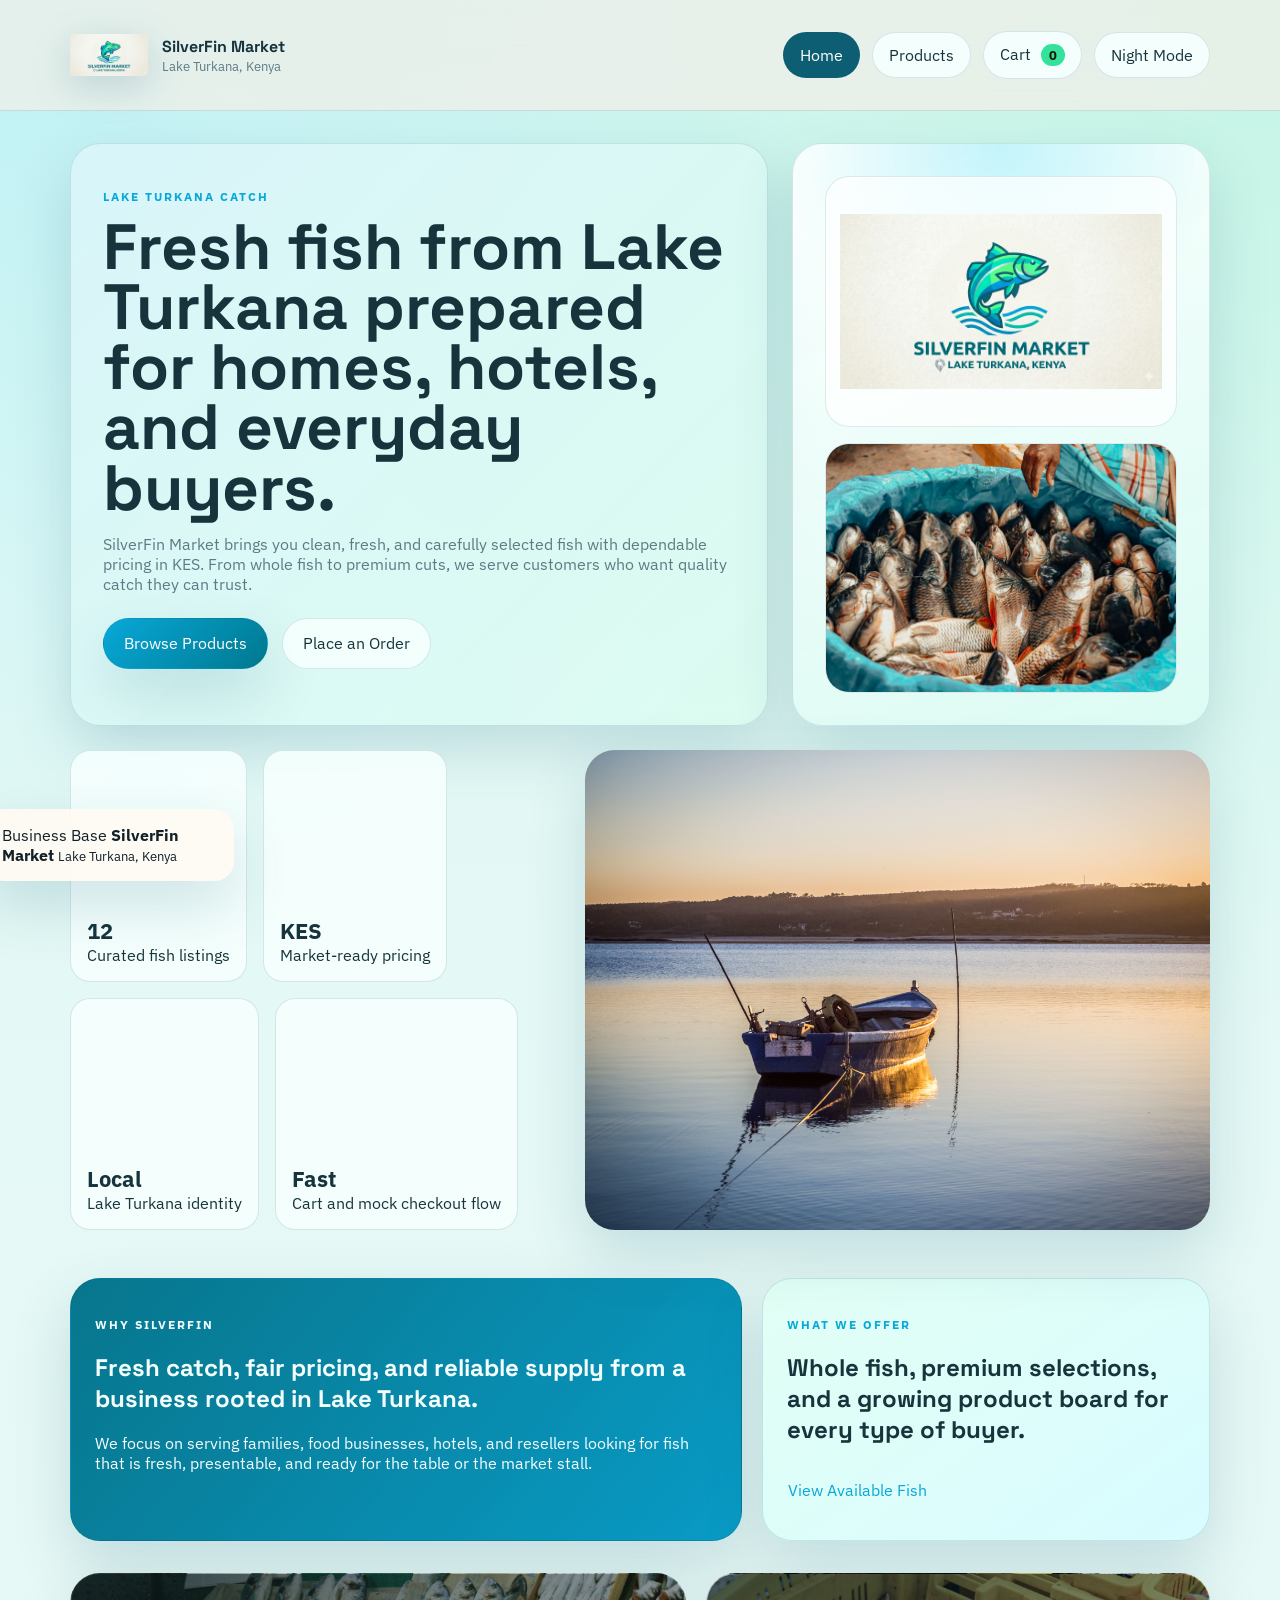
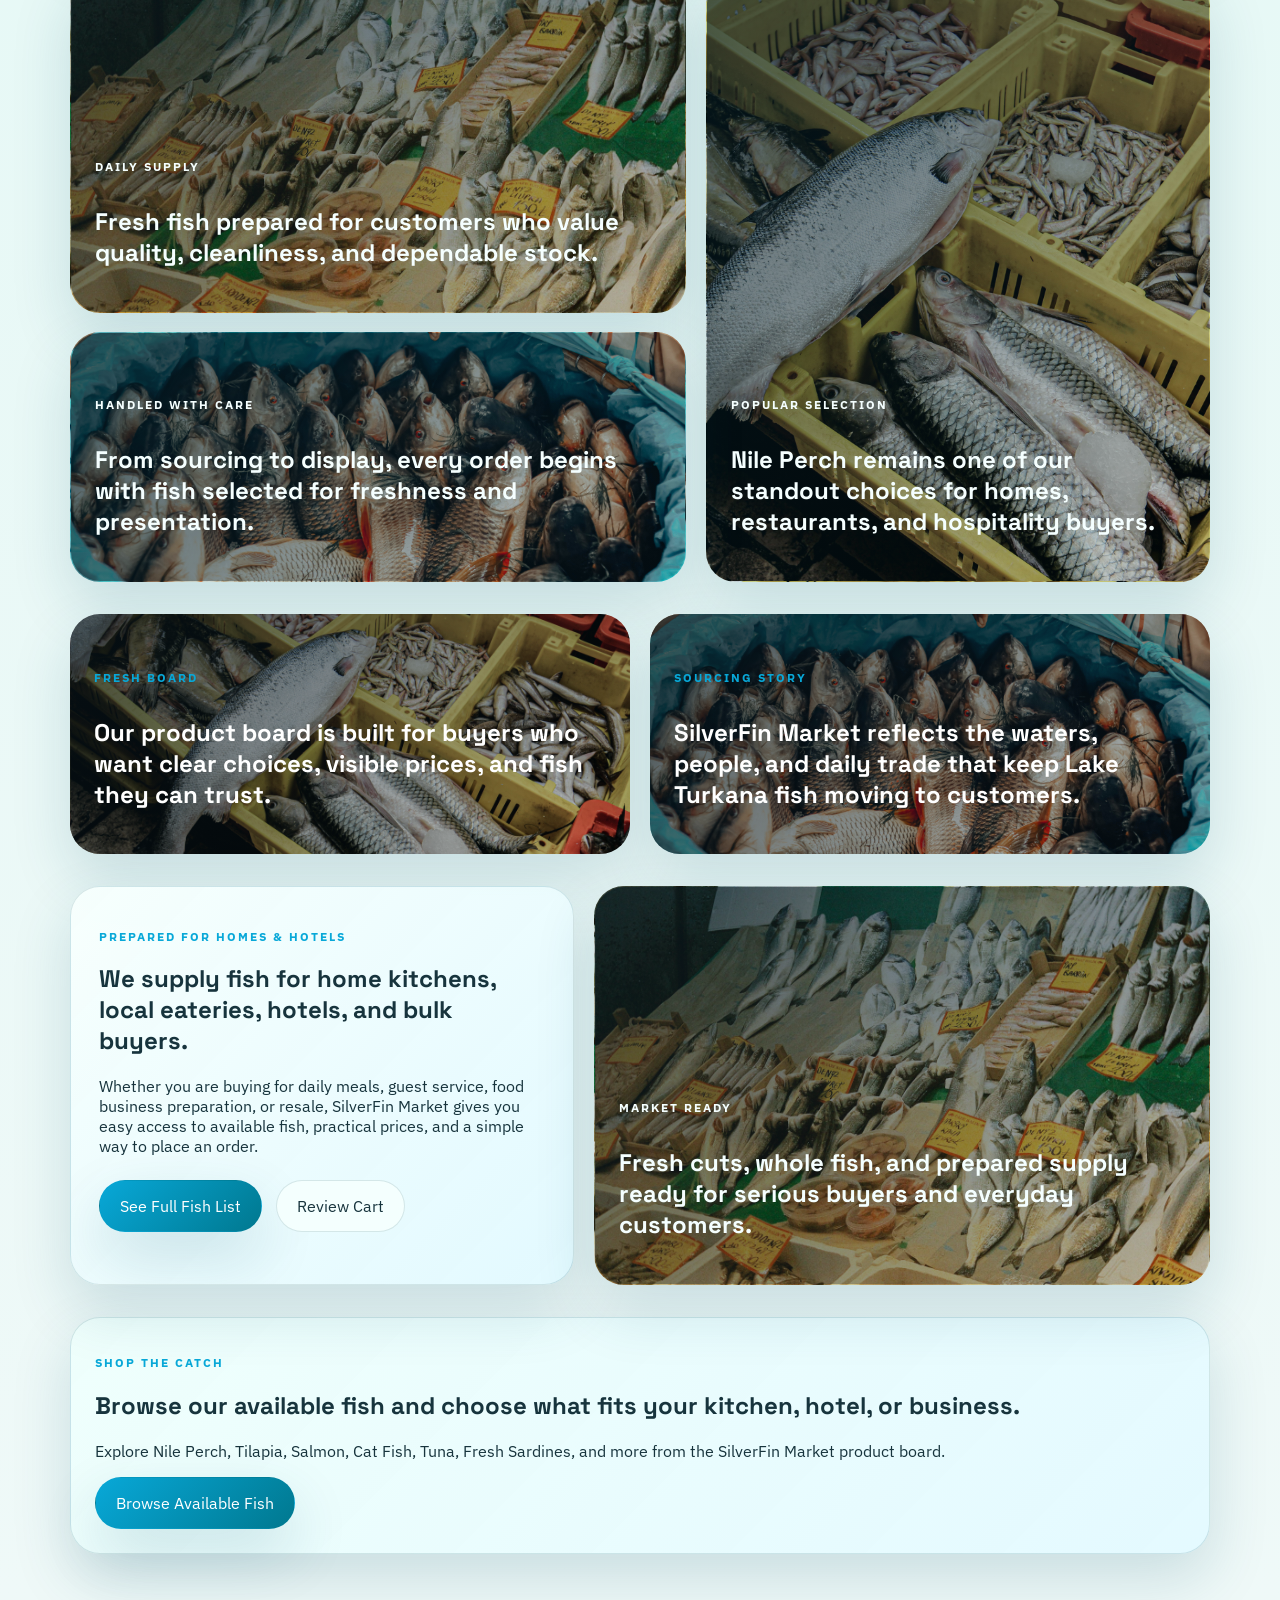
==== index.html @ 25f0300e "Full website" ====
<!DOCTYPE html>
<html lang="en">
<head>
  <meta charset="UTF-8">
  <meta name="viewport" content="width=device-width, initial-scale=1.0">
  <title>SilverFin Market | Fresh Fish in KES</title>
  <link rel="icon" type="image/jpeg" href="assets/images/icon.jpg">
  <link rel="preconnect" href="https://fonts.googleapis.com">
  <link rel="preconnect" href="https://fonts.gstatic.com" crossorigin>
  <link href="https://fonts.googleapis.com/css2?family=Space+Grotesk:wght@400;500;700&family=IBM+Plex+Sans:wght@400;500;600&display=swap" rel="stylesheet">
  <link rel="stylesheet" href="css/style.css">
</head>
<body data-page="home" class="page-home">
  <div class="page-shell">
    <header class="site-header">
      <nav class="navbar container">
        <a href="index.html" class="brand">
          <img src="assets/images/logo.png" alt="SilverFin Market logo" class="brand-logo">
          <span>
            <strong>SilverFin Market</strong>
            <small>Lake Turkana, Kenya</small>
          </span>
        </a>
        <div class="nav-links">
          <a href="index.html" class="active">Home</a>
          <a href="products.html">Products</a>
          <a href="cart.html">Cart <span id="nav-cart-count" class="nav-pill">0</span></a>
          <a href="admin.html" data-admin-link class="hidden">Dock Control</a>
          <button id="theme-toggle" class="ghost-button" type="button" aria-label="Toggle theme">Night Mode</button>
        </div>
      </nav>
    </header>

    <main>
      <section class="hero hero-home-wide">
        <div class="container home-hero-shell">
          <div class="home-hero-top">
            <div class="hero-copy hero-copy-wide">
              <p class="eyebrow">Lake Turkana Catch</p>
              <h1>Fresh fish from Lake Turkana prepared for homes, hotels, and everyday buyers.</h1>
              <p class="hero-text">
                SilverFin Market brings you clean, fresh, and carefully selected fish with dependable pricing in KES. From whole fish to premium cuts, we serve customers who want quality catch they can trust.
              </p>
              <div class="hero-actions">
                <a href="products.html" class="primary-button">Browse Products</a>
                <a href="checkout.html" class="secondary-button">Place an Order</a>
              </div>
            </div>
            <div class="hero-logo-panel">
              <div class="hero-brand-pair">
                <div class="hero-brand-tile">
                  <img src="assets/images/logo.png" alt="SilverFin Market logo" class="hero-logo-image">
                </div>
                <div class="hero-brand-tile">
                  <img src="assets/images/img2.jpg" alt="Fish market display" class="hero-market-image">
                </div>
              </div>
            </div>
          </div>

          <div class="home-hero-bottom">
            <div class="hero-stats hero-stats-wide">
              <div><strong>12</strong><span>Curated fish listings</span></div>
              <div><strong>KES</strong><span>Market-ready pricing</span></div>
              <div><strong>Local</strong><span>Lake Turkana identity</span></div>
              <div><strong>Fast</strong><span>Cart and mock checkout flow</span></div>
            </div>

            <div class="hero-visual home-hero-visual">
              <div class="hero-backdrop">
                <img src="assets/images/old-fishing-boat-river-with-breathtaking-view-sunset.jpg" alt="Fishing boat on the water">
              </div>
              <div class="floating-card">
                <span>Business Base</span>
                <strong>SilverFin Market</strong>
                <small>Lake Turkana, Kenya</small>
              </div>
            </div>
          </div>
        </div>
      </section>

      <section class="home-banner-strip">
        <div class="container home-banner-grid">
          <article class="home-banner-card home-banner-primary">
            <p class="section-label">Why SilverFin</p>
            <h2>Fresh catch, fair pricing, and reliable supply from a business rooted in Lake Turkana.</h2>
            <p>We focus on serving families, food businesses, hotels, and resellers looking for fish that is fresh, presentable, and ready for the table or the market stall.</p>
          </article>
          <article class="home-banner-card home-banner-secondary">
            <p class="section-label">What We Offer</p>
            <h2>Whole fish, premium selections, and a growing product board for every type of buyer.</h2>
            <a href="products.html" class="text-link">View Available Fish</a>
          </article>
        </div>
      </section>

      <section class="home-gallery-strip">
        <div class="container home-gallery-grid">
          <article class="home-gallery-card home-gallery-card-large">
            <div class="home-gallery-overlay"></div>
            <div class="home-gallery-content">
              <p class="section-label">Daily Supply</p>
              <h2>Fresh fish prepared for customers who value quality, cleanliness, and dependable stock.</h2>
            </div>
          </article>
          <article class="home-gallery-card home-gallery-card-tall">
            <div class="home-gallery-overlay"></div>
            <div class="home-gallery-content">
              <p class="section-label">Popular Selection</p>
              <h2>Nile Perch remains one of our standout choices for homes, restaurants, and hospitality buyers.</h2>
            </div>
          </article>
          <article class="home-gallery-card home-gallery-card-small">
            <div class="home-gallery-overlay"></div>
            <div class="home-gallery-content">
              <p class="section-label">Handled With Care</p>
              <h2>From sourcing to display, every order begins with fish selected for freshness and presentation.</h2>
            </div>
          </article>
        </div>
      </section>

      <section class="image-band image-band-home">
        <div class="container image-band-grid">
          <article class="band-card band-card-market">
            <div class="band-overlay"></div>
            <div class="band-content">
              <p class="section-label">Fresh Board</p>
              <h2>Our product board is built for buyers who want clear choices, visible prices, and fish they can trust.</h2>
            </div>
          </article>
          <article class="band-card band-card-net">
            <div class="band-overlay"></div>
            <div class="band-content">
              <p class="section-label">Sourcing Story</p>
              <h2>SilverFin Market reflects the waters, people, and daily trade that keep Lake Turkana fish moving to customers.</h2>
            </div>
          </article>
        </div>
      </section>

      <section class="home-feature-split">
        <div class="container home-feature-grid">
          <article class="home-feature-text">
            <p class="section-label">Prepared For Homes & Hotels</p>
            <h2>We supply fish for home kitchens, local eateries, hotels, and bulk buyers.</h2>
            <p>
              Whether you are buying for daily meals, guest service, food business preparation, or resale, SilverFin Market gives you easy access to available fish, practical prices, and a simple way to place an order.
            </p>
            <div class="hero-actions">
              <a href="products.html" class="primary-button">See Full Fish List</a>
              <a href="cart.html" class="secondary-button">Review Cart</a>
            </div>
          </article>
          <article class="home-feature-photo">
            <div class="home-gallery-overlay"></div>
            <div class="home-gallery-content">
              <p class="section-label">Market Ready</p>
              <h2>Fresh cuts, whole fish, and prepared supply ready for serious buyers and everyday customers.</h2>
            </div>
          </article>
        </div>
      </section>

      <section class="container landing-panel">
        <div class="landing-card">
          <p class="section-label">Shop The Catch</p>
          <h2>Browse our available fish and choose what fits your kitchen, hotel, or business.</h2>
          <p>Explore Nile Perch, Tilapia, Salmon, Cat Fish, Tuna, Fresh Sardines, and more from the SilverFin Market product board.</p>
          <a href="products.html" class="primary-button">Browse Available Fish</a>
        </div>
      </section>
    </main>
  </div>

  <script src="js/products.js"></script>
  <script src="js/cart.js"></script>
  <script src="js/main.js"></script>
</body>
</html>
---- css/style.css ----
:root {
  --bg: #eff9f8;
  --bg-accent: #dff8f4;
  --surface: rgba(246, 255, 254, 0.9);
  --surface-strong: #fcfffe;
  --surface-dark: #0d5e72;
  --text: #17343d;
  --muted: #5d7b84;
  --line: rgba(16, 85, 102, 0.14);
  --primary: #08a8d8;
  --primary-strong: #00788f;
  --secondary: #33e29b;
  --danger: #c94f4f;
  --shadow: 0 24px 60px rgba(7, 82, 105, 0.16);
  --radius-lg: 30px;
  --radius-md: 20px;
  --radius-sm: 14px;
}

body.dark-mode {
  --bg: #07151a;
  --bg-accent: #0b252d;
  --surface: rgba(10, 32, 39, 0.9);
  --surface-strong: #123844;
  --surface-dark: #e7fffb;
  --text: #ecfbfb;
  --muted: #a6d0d3;
  --line: rgba(194, 245, 238, 0.12);
  --primary: #27d4f8;
  --primary-strong: #7af8d8;
  --secondary: #35f0a5;
  --danger: #ff7b72;
  --shadow: 0 26px 65px rgba(0, 0, 0, 0.32);
}

* {
  box-sizing: border-box;
}

html {
  scroll-behavior: smooth;
}

body {
  margin: 0;
  min-height: 100vh;
  color: var(--text);
  font-family: "IBM Plex Sans", sans-serif;
  background:
    radial-gradient(circle at top left, rgba(39, 212, 248, 0.18), transparent 26%),
    radial-gradient(circle at top right, rgba(51, 226, 155, 0.16), transparent 30%),
    linear-gradient(180deg, var(--bg-accent), var(--bg));
}

img {
  max-width: 100%;
  display: block;
}

a {
  color: inherit;
  text-decoration: none;
}

button,
input,
select {
  font: inherit;
}

.hidden {
  display: none !important;
}

.container {
  width: min(1140px, calc(100% - 2rem));
  margin: 0 auto;
}

.page-shell {
  min-height: 100vh;
}

.site-header {
  position: sticky;
  top: 0;
  z-index: 20;
  backdrop-filter: blur(18px);
  background: rgba(242, 239, 232, 0.72);
  border-bottom: 1px solid var(--line);
}

body.dark-mode .site-header {
  background: rgba(9, 20, 26, 0.82);
}

.navbar {
  display: flex;
  align-items: center;
  justify-content: space-between;
  gap: 1rem;
  padding: 1rem 0;
}

.brand {
  display: flex;
  align-items: center;
  gap: 0.85rem;
}

.brand strong,
.brand small {
  display: block;
}

.brand strong,
h1,
h2,
h3 {
  font-family: "Space Grotesk", sans-serif;
}

.brand small {
  color: var(--muted);
}

.brand-logo {
  width: 78px;
  height: 78px;
  object-fit: contain;
  filter: drop-shadow(0 10px 18px rgba(7, 82, 105, 0.18));
}

.nav-links {
  display: flex;
  align-items: center;
  gap: 0.75rem;
  flex-wrap: wrap;
}

.nav-links a,
.ghost-button {
  padding: 0.75rem 1rem;
  border-radius: 999px;
  border: 1px solid var(--line);
  background: var(--surface);
  color: var(--text);
  transition: transform 180ms ease, background 180ms ease;
}

body.dark-mode .ghost-button {
  background: linear-gradient(135deg, rgba(39, 212, 248, 0.24), rgba(122, 248, 216, 0.2));
  color: #ecfbfb;
  border-color: rgba(122, 248, 216, 0.45);
  box-shadow: 0 10px 24px rgba(0, 0, 0, 0.2);
}

.nav-links a:hover,
.ghost-button:hover,
.primary-button:hover,
.secondary-button:hover {
  transform: translateY(-2px);
}

.nav-links a.active {
  background: var(--surface-dark);
  color: #fff;
  border-color: transparent;
}

body.dark-mode .nav-links a.active {
  color: #09141a;
}

.nav-pill {
  display: inline-grid;
  place-items: center;
  min-width: 24px;
  margin-left: 0.35rem;
  padding: 0.15rem 0.45rem;
  border-radius: 999px;
  background: var(--secondary);
  color: #201806;
  font-size: 0.8rem;
  font-weight: 700;
}

.eyebrow,
.section-label {
  color: var(--primary);
  font-size: 0.78rem;
  font-weight: 700;
  letter-spacing: 0.16em;
  text-transform: uppercase;
}

.hero,
.section-stack {
  padding: 2.25rem 0 3rem;
}

.hero-home-wide {
  padding-top: 2rem;
}

.hero-grid,
.cart-layout,
.checkout-layout,
.admin-layout {
  display: grid;
  grid-template-columns: 1.1fr 0.9fr;
  gap: 1.5rem;
  align-items: stretch;
}

.hero-copy h1,
.page-intro h1 {
  font-size: clamp(2.4rem, 5vw, 4.8rem);
  line-height: 0.94;
  margin: 0.35rem 0 1rem;
}

.home-hero-shell {
  display: grid;
  gap: 1.5rem;
}

.home-hero-top {
  display: grid;
  grid-template-columns: 1.25fr 0.75fr;
  gap: 1.5rem;
  align-items: center;
}

.hero-copy-wide,
.hero-logo-panel,
.home-banner-card,
.landing-card {
  border: 1px solid var(--line);
  border-radius: var(--radius-lg);
  box-shadow: var(--shadow);
}

.hero-copy-wide {
  padding: 2rem;
  background:
    linear-gradient(135deg, rgba(8, 168, 216, 0.1), rgba(51, 226, 155, 0.12)),
    var(--surface);
}

.hero-logo-panel {
  min-height: 100%;
  display: grid;
  gap: 1rem;
  padding: 2rem;
  background:
    radial-gradient(circle at top, rgba(39, 212, 248, 0.25), transparent 35%),
    linear-gradient(160deg, rgba(255, 255, 255, 0.92), rgba(219, 251, 243, 0.9));
}

.hero-brand-pair {
  display: grid;
  grid-template-columns: 1fr;
  gap: 1rem;
  align-items: stretch;
}

.hero-brand-tile {
  min-height: 240px;
  border-radius: 24px;
  overflow: hidden;
  background: rgba(255, 255, 255, 0.72);
  border: 1px solid rgba(16, 85, 102, 0.12);
  display: grid;
  place-items: center;
}

.hero-logo-image,
.hero-market-image {
  width: 100%;
  height: 100%;
}

.hero-logo-image {
  object-fit: contain;
  padding: 0.9rem;
  transform: none;
}

.hero-market-image {
  object-fit: cover;
  transform: none;
}

.home-hero-bottom {
  display: grid;
  grid-template-columns: 0.88fr 1.12fr;
  gap: 1.5rem;
  align-items: stretch;
}

.hero-stats-wide {
  display: grid;
  grid-template-columns: repeat(2, minmax(0, 1fr));
  align-content: stretch;
}

.hero-stats-wide div {
  min-height: 140px;
  display: flex;
  flex-direction: column;
  justify-content: flex-end;
}

.home-hero-visual .hero-backdrop img {
  min-height: 480px;
}

.hero-text,
.page-intro p,
.admin-header p,
.summary-card {
  color: var(--muted);
}

.hero-actions,
.button-row,
.product-actions,
.cart-actions {
  display: flex;
  gap: 0.9rem;
  flex-wrap: wrap;
}

.hero-actions,
.button-row {
  margin: 1.5rem 0;
}

.primary-button,
.secondary-button,
.text-link {
  display: inline-flex;
  align-items: center;
  justify-content: center;
  border-radius: 999px;
  padding: 0.92rem 1.25rem;
  border: 1px solid transparent;
  cursor: pointer;
}

.primary-button {
  color: #fff;
  background: linear-gradient(135deg, var(--primary), var(--primary-strong));
  box-shadow: var(--shadow);
}

.secondary-button {
  color: var(--text);
  background: var(--surface);
  border-color: var(--line);
}

.text-link {
  color: var(--primary);
  padding-left: 0;
}

.hero-stats {
  display: flex;
  gap: 1rem;
  flex-wrap: wrap;
}

.hero-stats div,
.dashboard-chip,
.checkout-notes div {
  min-width: 150px;
  padding: 1rem;
  border-radius: var(--radius-md);
  background: var(--surface);
  border: 1px solid var(--line);
}

.hero-stats strong,
.hero-stats span,
.dashboard-chip span,
.dashboard-chip strong,
.checkout-notes strong,
.checkout-notes span {
  display: block;
}

.hero-stats strong,
.dashboard-chip strong {
  font-size: 1.35rem;
}

.hero-panel,
.hero-backdrop {
  position: relative;
  height: 100%;
}

.hero-backdrop img,
.band-card,
.checkout-hero,
.admin-hero {
  border-radius: var(--radius-lg);
}

.hero-backdrop img {
  width: 100%;
  height: 100%;
  min-height: 420px;
  object-fit: cover;
  box-shadow: var(--shadow);
}

.floating-card {
  position: absolute;
  left: -1rem;
  bottom: 1.2rem;
  max-width: 250px;
  padding: 1rem 1.1rem;
  border-radius: var(--radius-md);
  background: rgba(255, 250, 244, 0.92);
  color: #122129;
  box-shadow: var(--shadow);
  animation: floatCard 4s ease-in-out infinite;
}

@keyframes floatCard {
  0%, 100% { transform: translateY(0); }
  50% { transform: translateY(-8px); }
}

.image-band {
  padding-bottom: 2rem;
}

.landing-panel {
  padding-bottom: 3rem;
}

.landing-card {
  padding: 1.5rem;
  border-radius: var(--radius-lg);
  background: linear-gradient(135deg, rgba(239, 255, 252, 0.94), rgba(226, 249, 255, 0.9));
}

.home-banner-strip {
  padding-bottom: 2rem;
}

.home-banner-grid {
  display: grid;
  grid-template-columns: 1.2fr 0.8fr;
  gap: 1.2rem;
}

.home-banner-card {
  padding: 1.5rem;
}

.home-banner-primary {
  background:
    linear-gradient(130deg, rgba(7, 120, 143, 0.9), rgba(8, 168, 216, 0.82)),
    var(--surface-dark);
  color: #f4ffff;
}

.home-banner-primary .section-label,
.home-banner-primary p,
.home-banner-primary h2 {
  color: inherit;
}

.home-banner-secondary {
  background:
    linear-gradient(145deg, rgba(225, 255, 244, 0.95), rgba(214, 251, 255, 0.92));
}

.home-gallery-strip,
.home-feature-split {
  padding-bottom: 2rem;
}

.home-gallery-grid {
  display: grid;
  grid-template-columns: 1.1fr 0.9fr;
  grid-template-areas:
    "large tall"
    "small tall";
  gap: 1.2rem;
}

.home-gallery-card,
.home-feature-photo,
.home-feature-text {
  position: relative;
  overflow: hidden;
  border-radius: var(--radius-lg);
  border: 1px solid var(--line);
  box-shadow: var(--shadow);
}

.home-gallery-card {
  min-height: 250px;
  background-size: cover;
  background-position: center;
}

.home-gallery-card-large {
  grid-area: large;
  min-height: 340px;
  background-image: url("../assets/images/img1.jpg");
}

.home-gallery-card-tall {
  grid-area: tall;
  min-height: 100%;
  background-image: url("../assets/images/img3.jpg");
}

.home-gallery-card-small {
  grid-area: small;
  background-image: url("../assets/images/img2.jpg");
}

.home-gallery-overlay {
  position: absolute;
  inset: 0;
  background: linear-gradient(135deg, rgba(6, 28, 36, 0.72), rgba(6, 28, 36, 0.2));
}

.home-gallery-content {
  position: relative;
  z-index: 1;
  display: flex;
  height: 100%;
  padding: 1.5rem;
  flex-direction: column;
  justify-content: flex-end;
  color: #f5ffff;
}

.home-gallery-content .section-label,
.home-gallery-content h2 {
  color: inherit;
}

.home-feature-grid {
  display: grid;
  grid-template-columns: 0.9fr 1.1fr;
  gap: 1.2rem;
}

.home-feature-text {
  padding: 1.75rem;
  background:
    linear-gradient(135deg, rgba(247, 255, 253, 0.96), rgba(225, 249, 255, 0.92));
}

.home-feature-photo {
  min-height: 360px;
  background-image: url("../assets/images/img1.jpg");
  background-size: cover;
  background-position: center;
}

.image-band-grid {
  display: grid;
  grid-template-columns: repeat(2, minmax(0, 1fr));
  gap: 1.2rem;
}

.band-card {
  position: relative;
  min-height: 240px;
  overflow: hidden;
  background-size: cover;
  background-position: center;
  box-shadow: var(--shadow);
}

.band-card-market {
  background-image: url("../assets/images/img3.jpg");
}

.band-card-net {
  background-image: url("../assets/images/img2.jpg");
}

.band-overlay,
.checkout-hero-overlay,
.admin-hero-overlay {
  position: absolute;
  inset: 0;
  background: linear-gradient(135deg, rgba(8, 20, 26, 0.72), rgba(8, 20, 26, 0.22));
}

.band-content,
.checkout-hero-content,
.admin-hero-content {
  position: relative;
  z-index: 1;
}

.band-content {
  display: flex;
  height: 100%;
  padding: 1.5rem;
  flex-direction: column;
  justify-content: flex-end;
  color: #fff;
}

.controls-section,
.page-intro {
  padding: 1rem 0 1.5rem;
}

.products-water {
  min-height: 100vh;
  background:
    radial-gradient(circle at top, rgba(39, 212, 248, 0.2), transparent 28%),
    linear-gradient(180deg, #083750 0%, #0b5a78 35%, #0ca0c5 100%);
}

.products-hero {
  padding: 2.25rem 0 1rem;
}

.page-products .controls-section h2,
.page-products .search-field,
.page-products .filter-field,
.page-products .empty-state {
  color: #eefaff;
}

.page-products .search-field input,
.page-products .filter-field select {
  background: rgba(240, 250, 255, 0.92);
  color: #12303f;
  border-color: rgba(255, 255, 255, 0.24);
}

.page-products .product-grid {
  padding-bottom: 3rem;
}

.page-intro-light,
.page-intro-light p {
  color: rgba(255, 255, 255, 0.9);
}

.toolbar {
  display: flex;
  gap: 1rem;
  flex-wrap: wrap;
  margin-top: 1rem;
}

.search-field,
.filter-field,
.form-card label {
  display: grid;
  gap: 0.45rem;
}

.search-field input,
.filter-field select,
.form-card input {
  min-width: 220px;
  padding: 0.9rem 1rem;
  border-radius: 16px;
  border: 1px solid var(--line);
  background: var(--surface);
  color: var(--text);
}

.product-grid,
.admin-products,
.cart-items,
.checkout-items {
  display: grid;
  gap: 1.25rem;
}

.product-grid {
  grid-template-columns: repeat(auto-fit, minmax(240px, 1fr));
}

.product-card,
.cart-card,
.admin-card,
.summary-card,
.form-card,
.admin-products-panel {
  border-radius: var(--radius-lg);
  border: 1px solid var(--line);
  background: var(--surface);
  box-shadow: var(--shadow);
}

.product-card {
  overflow: hidden;
  display: flex;
  flex-direction: column;
}

.product-art {
  position: relative;
  height: 240px;
  padding: 1rem;
  overflow: hidden;
  background:
    radial-gradient(circle at top, rgba(240, 162, 2, 0.16), transparent 40%),
    linear-gradient(180deg, rgba(255, 255, 255, 0.92), rgba(244, 239, 232, 0.95));
}

body.dark-mode .product-art {
  background:
    radial-gradient(circle at top, rgba(255, 191, 60, 0.14), transparent 40%),
    linear-gradient(180deg, rgba(16, 33, 44, 0.95), rgba(10, 23, 30, 0.98));
}

.product-art img {
  width: 100%;
  height: 100%;
}

.product-art--contain img {
  object-fit: contain;
  mix-blend-mode: multiply;
}

body.dark-mode .product-art--contain img {
  mix-blend-mode: screen;
}

.product-art--cover img {
  object-fit: cover;
  border-radius: 22px;
}

.product-content {
  padding: 1.15rem;
}

.price-row,
.summary-row,
.cart-meta,
.checkout-line {
  display: flex;
  align-items: center;
  justify-content: space-between;
  gap: 1rem;
}

.price-tag {
  color: var(--primary);
  font-size: 1.05rem;
  font-weight: 700;
}

.summary-card,
.form-card,
.admin-products-panel {
  padding: 1.35rem;
}

.summary-card {
  height: fit-content;
  position: sticky;
  top: 100px;
}

.summary-card-dark,
.form-card-dark {
  color: #eef8f3;
  background: linear-gradient(180deg, rgba(10, 24, 31, 0.94), rgba(8, 17, 22, 0.98));
  border-color: rgba(185, 225, 221, 0.1);
}

.summary-card-dark *,
.form-card-dark * {
  color: inherit;
}

.form-card-glass {
  background: rgba(255, 250, 244, 0.76);
  backdrop-filter: blur(16px);
}

body.dark-mode .form-card-glass {
  background: rgba(15, 28, 35, 0.74);
}

.cart-card,
.admin-card {
  padding: 1rem;
}

.cart-card {
  display: grid;
  grid-template-columns: 120px 1fr;
  gap: 1rem;
  align-items: center;
}

.cart-card img,
.admin-card img {
  width: 100%;
  height: 110px;
  object-fit: cover;
  border-radius: var(--radius-md);
}

.cart-card input[type="number"] {
  width: 84px;
  padding: 0.65rem;
  border-radius: 12px;
  border: 1px solid var(--line);
  background: var(--surface-strong);
  color: var(--text);
}

.checkout-hero,
.admin-hero {
  position: relative;
  overflow: hidden;
  width: min(1140px, calc(100% - 2rem));
  margin: 0 auto 1.5rem;
  background-size: cover;
  background-position: center;
  box-shadow: var(--shadow);
}

.checkout-hero {
  background-image: url("../assets/images/old-fishing-boat-river-with-breathtaking-view-sunset.jpg");
}

.admin-hero {
  background-image: url("../assets/images/fisherman-with-net-river.jpg");
}

.checkout-hero-content,
.admin-hero-content {
  display: grid;
  grid-template-columns: 1.1fr 0.9fr;
  gap: 1.5rem;
  padding: 3rem 0;
  align-items: end;
}

.checkout-notes,
.dashboard-strip {
  display: grid;
  gap: 1rem;
}

.checkout-layout-alt,
.admin-layout-alt {
  align-items: start;
}

.admin-products-wrap {
  display: grid;
  gap: 1rem;
}

.admin-card {
  display: grid;
  grid-template-columns: 90px 1fr auto;
  gap: 1rem;
  align-items: center;
}

.admin-actions {
  display: flex;
  gap: 0.75rem;
  flex-wrap: wrap;
}

.danger-button,
.edit-button {
  padding: 0.72rem 1rem;
  border: none;
  border-radius: 999px;
  color: #fff;
  cursor: pointer;
}

.danger-button {
  background: var(--danger);
}

.edit-button {
  background: var(--surface-dark);
}

body.dark-mode .edit-button {
  color: #09141a;
}

.full-width {
  width: 100%;
}

.total-row {
  margin-top: 1rem;
  padding-top: 1rem;
  border-top: 1px solid var(--line);
}

.empty-state {
  padding: 1rem 0 2rem;
  color: var(--muted);
}

.success-message {
  padding: 0.9rem 1rem;
  border-radius: 16px;
  background: rgba(15, 108, 116, 0.12);
  color: var(--primary-strong);
}

.admin-gate {
  position: fixed;
  inset: 0;
  z-index: 40;
  display: grid;
  place-items: center;
  padding: 1.25rem;
  background: rgba(5, 14, 18, 0.74);
  backdrop-filter: blur(12px);
}

.admin-gate.hidden {
  display: none !important;
}

.admin-gate-card {
  width: min(460px, 100%);
  padding: 1.5rem;
  border-radius: var(--radius-lg);
  background: var(--surface-strong);
  border: 1px solid var(--line);
  box-shadow: var(--shadow);
}

.admin-login-form {
  display: grid;
  gap: 1rem;
  margin-top: 1rem;
}

.gate-message {
  margin: 0;
  padding: 0.85rem 1rem;
  border-radius: 14px;
  background: rgba(187, 62, 3, 0.12);
  color: var(--danger);
}

@media (max-width: 900px) {
  .hero-grid,
  .cart-layout,
  .checkout-layout,
  .admin-layout,
  .checkout-hero-content,
  .admin-hero-content,
  .image-band-grid,
  .home-hero-top,
  .home-hero-bottom,
  .home-banner-grid,
  .home-feature-grid,
  .home-gallery-grid {
    grid-template-columns: 1fr;
  }

  .home-gallery-grid {
    grid-template-areas:
      "large"
      "tall"
      "small";
  }


  .summary-card {
    position: static;
  }

  .floating-card {
    left: 1rem;
  }
}

@media (max-width: 640px) {
  .navbar {
    flex-direction: column;
    align-items: flex-start;
  }

  .brand-logo {
    width: 64px;
    height: 64px;
  }

  .hero-stats-wide {
    grid-template-columns: 1fr;
  }

  .cart-card,
  .admin-card {
    grid-template-columns: 1fr;
  }

  .cart-card img,
  .admin-card img {
    height: 180px;
  }

  .search-field input,
  .filter-field select,
  .form-card input {
    min-width: 100%;
  }
}
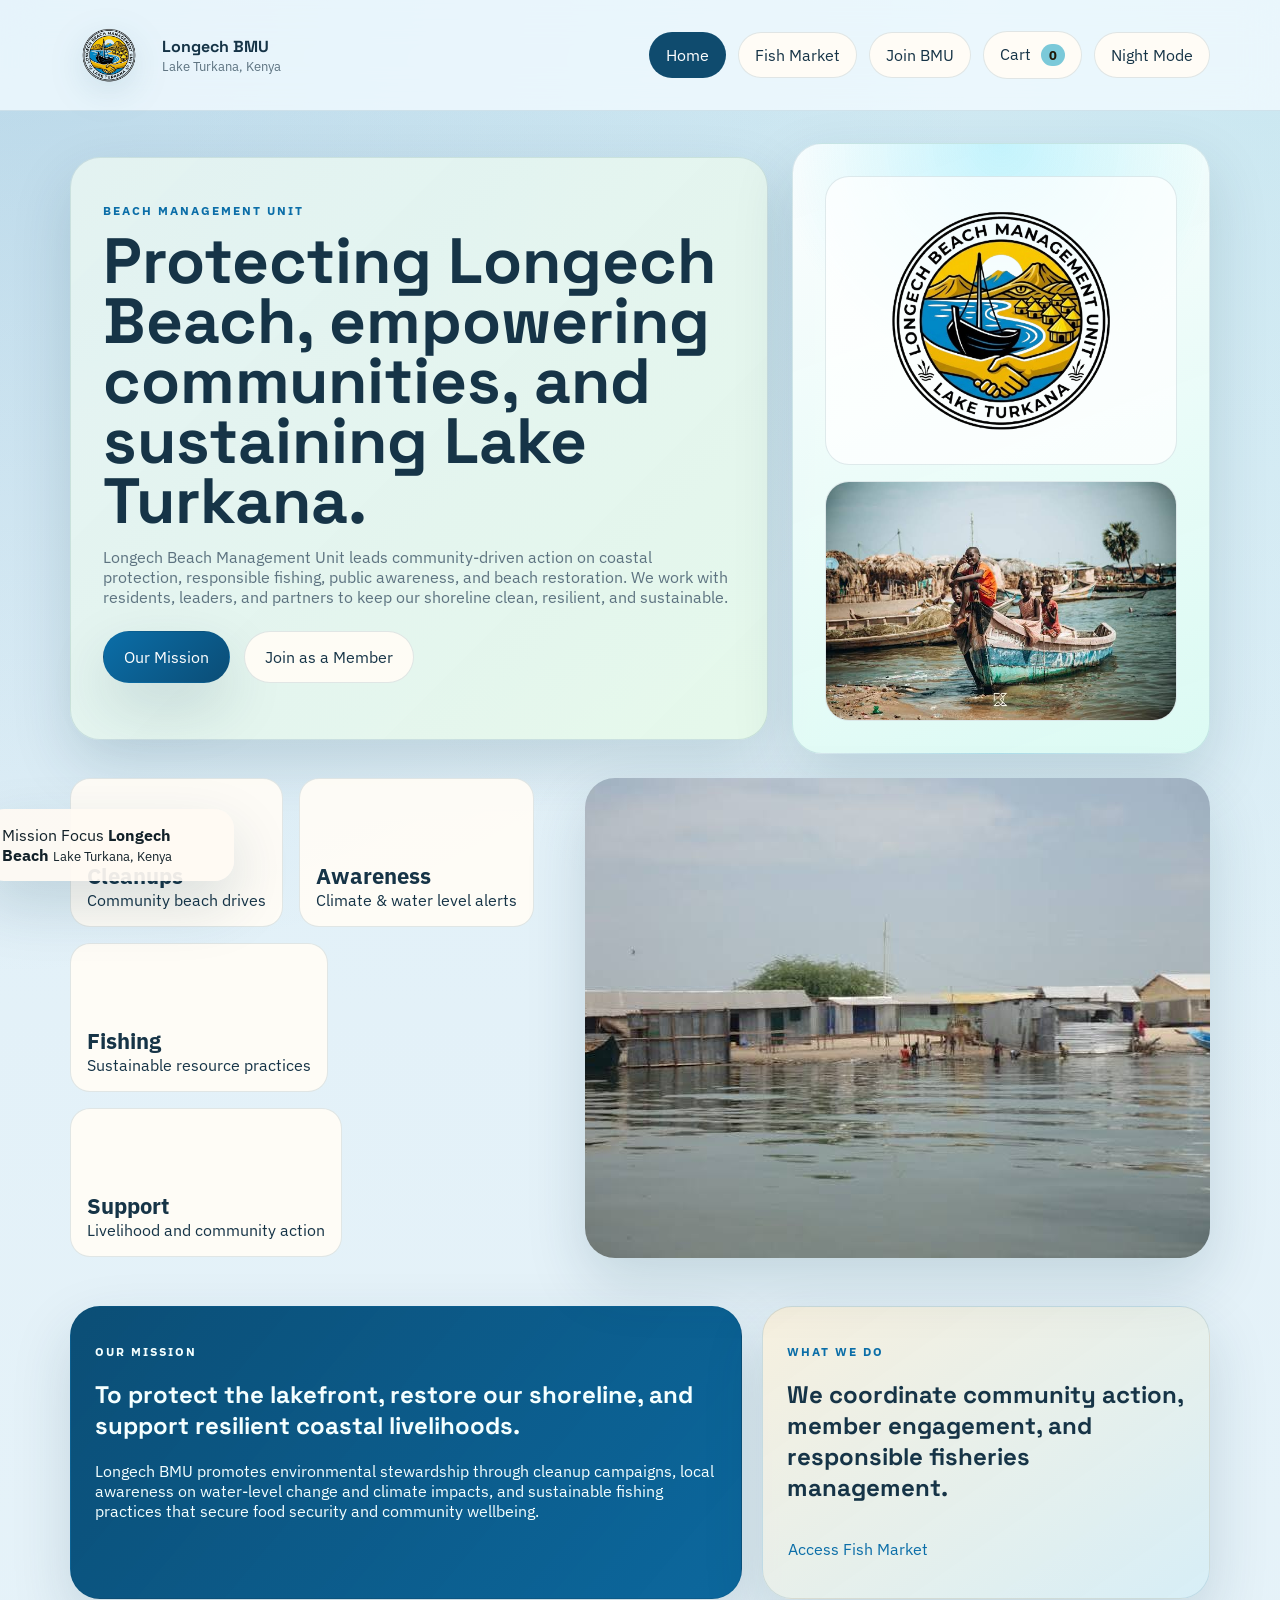
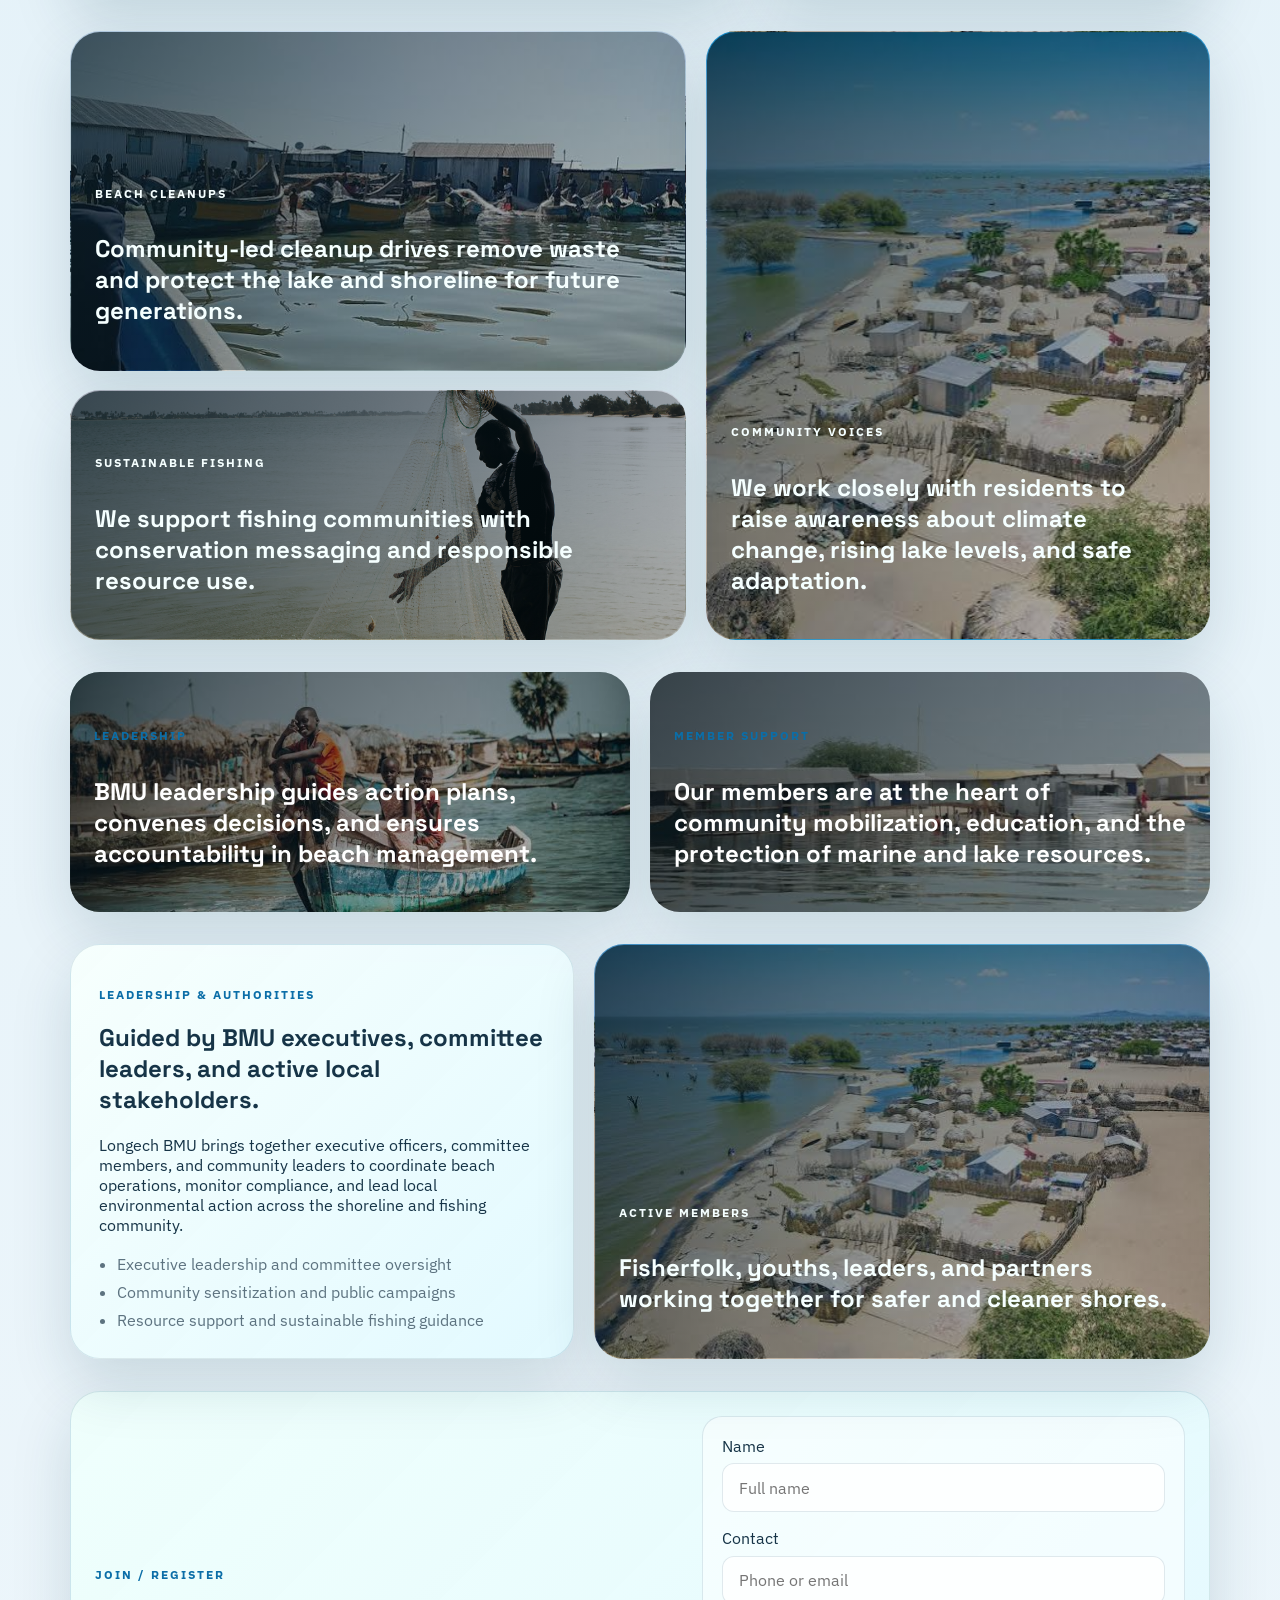
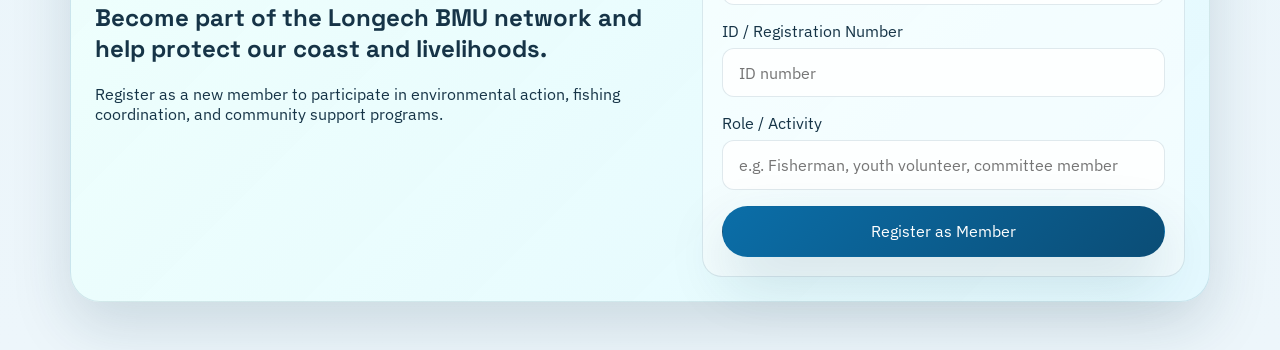
==== commit fca4d91d: "changing the site to Longech BMU site." ====
--- a/index.html
+++ b/index.html
@@ -3,8 +3,8 @@
 <head>
   <meta charset="UTF-8">
   <meta name="viewport" content="width=device-width, initial-scale=1.0">
-  <title>SilverFin Market | Fresh Fish in KES</title>
-  <link rel="icon" type="image/jpeg" href="assets/images/icon.jpg">
+  <title>Longech BMU Fish Market</title>
+  <link rel="icon" type="image/png" href="assets/images/logo.png">
   <link rel="preconnect" href="https://fonts.googleapis.com">
   <link rel="preconnect" href="https://fonts.gstatic.com" crossorigin>
   <link href="https://fonts.googleapis.com/css2?family=Space+Grotesk:wght@400;500;700&family=IBM+Plex+Sans:wght@400;500;600&display=swap" rel="stylesheet">
@@ -15,17 +15,18 @@
     <header class="site-header">
       <nav class="navbar container">
         <a href="index.html" class="brand">
-          <img src="assets/images/logo.png" alt="SilverFin Market logo" class="brand-logo">
+          <img src="assets/images/logo.png" alt="Longech BMU logo" class="brand-logo">
           <span>
-            <strong>SilverFin Market</strong>
+            <strong>Longech BMU</strong>
             <small>Lake Turkana, Kenya</small>
           </span>
         </a>
         <div class="nav-links">
           <a href="index.html" class="active">Home</a>
-          <a href="products.html">Products</a>
+          <a href="products.html">Fish Market</a>
+          <a href="#join-bmu">Join BMU</a>
           <a href="cart.html">Cart <span id="nav-cart-count" class="nav-pill">0</span></a>
-          <a href="admin.html" data-admin-link class="hidden">Dock Control</a>
+          <a href="admin.html" data-admin-link class="hidden">Management Portal</a>
           <button id="theme-toggle" class="ghost-button" type="button" aria-label="Toggle theme">Night Mode</button>
         </div>
       </nav>
@@ -36,23 +37,23 @@
         <div class="container home-hero-shell">
           <div class="home-hero-top">
             <div class="hero-copy hero-copy-wide">
-              <p class="eyebrow">Lake Turkana Catch</p>
-              <h1>Fresh fish from Lake Turkana prepared for homes, hotels, and everyday buyers.</h1>
+              <p class="eyebrow">Beach Management Unit</p>
+              <h1>Protecting Longech Beach, empowering communities, and sustaining Lake Turkana.</h1>
               <p class="hero-text">
-                SilverFin Market brings you clean, fresh, and carefully selected fish with dependable pricing in KES. From whole fish to premium cuts, we serve customers who want quality catch they can trust.
+                Longech Beach Management Unit leads community-driven action on coastal protection, responsible fishing, public awareness, and beach restoration. We work with residents, leaders, and partners to keep our shoreline clean, resilient, and sustainable.
               </p>
               <div class="hero-actions">
-                <a href="products.html" class="primary-button">Browse Products</a>
-                <a href="checkout.html" class="secondary-button">Place an Order</a>
+                <a href="#mission" class="primary-button">Our Mission</a>
+                <a href="#join-bmu" class="secondary-button">Join as a Member</a>
               </div>
             </div>
             <div class="hero-logo-panel">
               <div class="hero-brand-pair">
                 <div class="hero-brand-tile">
-                  <img src="assets/images/logo.png" alt="SilverFin Market logo" class="hero-logo-image">
+                  <img src="assets/images/logo.png" alt="Longech BMU logo" class="hero-logo-image">
                 </div>
                 <div class="hero-brand-tile">
-                  <img src="assets/images/img2.jpg" alt="Fish market display" class="hero-market-image">
+                  <img src="assets/images/beach2.jfif" alt="Longech Beach" class="hero-market-image">
                 </div>
               </div>
             </div>
@@ -60,19 +61,19 @@
 
           <div class="home-hero-bottom">
             <div class="hero-stats hero-stats-wide">
-              <div><strong>12</strong><span>Curated fish listings</span></div>
-              <div><strong>KES</strong><span>Market-ready pricing</span></div>
-              <div><strong>Local</strong><span>Lake Turkana identity</span></div>
-              <div><strong>Fast</strong><span>Cart and mock checkout flow</span></div>
+              <div><strong>Cleanups</strong><span>Community beach drives</span></div>
+              <div><strong>Awareness</strong><span>Climate & water level alerts</span></div>
+              <div><strong>Fishing</strong><span>Sustainable resource practices</span></div>
+              <div><strong>Support</strong><span>Livelihood and community action</span></div>
             </div>
 
             <div class="hero-visual home-hero-visual">
               <div class="hero-backdrop">
-                <img src="assets/images/old-fishing-boat-river-with-breathtaking-view-sunset.jpg" alt="Fishing boat on the water">
+                <img src="assets/images/beach1.jfif" alt="Longech Beach shoreline">
               </div>
               <div class="floating-card">
-                <span>Business Base</span>
-                <strong>SilverFin Market</strong>
+                <span>Mission Focus</span>
+                <strong>Longech Beach</strong>
                 <small>Lake Turkana, Kenya</small>
               </div>
             </div>
@@ -80,42 +81,42 @@
         </div>
       </section>
 
-      <section class="home-banner-strip">
+      <section class="home-banner-strip" id="mission">
         <div class="container home-banner-grid">
           <article class="home-banner-card home-banner-primary">
-            <p class="section-label">Why SilverFin</p>
-            <h2>Fresh catch, fair pricing, and reliable supply from a business rooted in Lake Turkana.</h2>
-            <p>We focus on serving families, food businesses, hotels, and resellers looking for fish that is fresh, presentable, and ready for the table or the market stall.</p>
+            <p class="section-label">Our Mission</p>
+            <h2>To protect the lakefront, restore our shoreline, and support resilient coastal livelihoods.</h2>
+            <p>Longech BMU promotes environmental stewardship through cleanup campaigns, local awareness on water-level change and climate impacts, and sustainable fishing practices that secure food security and community wellbeing.</p>
           </article>
           <article class="home-banner-card home-banner-secondary">
-            <p class="section-label">What We Offer</p>
-            <h2>Whole fish, premium selections, and a growing product board for every type of buyer.</h2>
-            <a href="products.html" class="text-link">View Available Fish</a>
+            <p class="section-label">What We Do</p>
+            <h2>We coordinate community action, member engagement, and responsible fisheries management.</h2>
+            <a href="products.html" class="text-link">Access Fish Market</a>
           </article>
         </div>
       </section>
 
       <section class="home-gallery-strip">
         <div class="container home-gallery-grid">
-          <article class="home-gallery-card home-gallery-card-large">
-            <div class="home-gallery-overlay"></div>
-            <div class="home-gallery-content">
-              <p class="section-label">Daily Supply</p>
-              <h2>Fresh fish prepared for customers who value quality, cleanliness, and dependable stock.</h2>
-            </div>
-          </article>
-          <article class="home-gallery-card home-gallery-card-tall">
-            <div class="home-gallery-overlay"></div>
-            <div class="home-gallery-content">
-              <p class="section-label">Popular Selection</p>
-              <h2>Nile Perch remains one of our standout choices for homes, restaurants, and hospitality buyers.</h2>
-            </div>
-          </article>
-          <article class="home-gallery-card home-gallery-card-small">
-            <div class="home-gallery-overlay"></div>
-            <div class="home-gallery-content">
-              <p class="section-label">Handled With Care</p>
-              <h2>From sourcing to display, every order begins with fish selected for freshness and presentation.</h2>
+          <article class="home-gallery-card home-gallery-card-large" style="background-image:url('assets/images/beach.jfif')">
+            <div class="home-gallery-overlay"></div>
+            <div class="home-gallery-content">
+              <p class="section-label">Beach Cleanups</p>
+              <h2>Community-led cleanup drives remove waste and protect the lake and shoreline for future generations.</h2>
+            </div>
+          </article>
+          <article class="home-gallery-card home-gallery-card-tall" style="background-image:url('assets/images/Village Aerial view.jfif')">
+            <div class="home-gallery-overlay"></div>
+            <div class="home-gallery-content">
+              <p class="section-label">Community Voices</p>
+              <h2>We work closely with residents to raise awareness about climate change, rising lake levels, and safe adaptation.</h2>
+            </div>
+          </article>
+          <article class="home-gallery-card home-gallery-card-small" style="background-image:url('assets/images/fisherman-with-net-river.jpg')">
+            <div class="home-gallery-overlay"></div>
+            <div class="home-gallery-content">
+              <p class="section-label">Sustainable Fishing</p>
+              <h2>We support fishing communities with conservation messaging and responsible resource use.</h2>
             </div>
           </article>
         </div>
@@ -123,18 +124,18 @@
 
       <section class="image-band image-band-home">
         <div class="container image-band-grid">
-          <article class="band-card band-card-market">
+          <article class="band-card band-card-market" style="background-image:url('assets/images/beach2.jfif')">
             <div class="band-overlay"></div>
             <div class="band-content">
-              <p class="section-label">Fresh Board</p>
-              <h2>Our product board is built for buyers who want clear choices, visible prices, and fish they can trust.</h2>
-            </div>
-          </article>
-          <article class="band-card band-card-net">
+              <p class="section-label">Leadership</p>
+              <h2>BMU leadership guides action plans, convenes decisions, and ensures accountability in beach management.</h2>
+            </div>
+          </article>
+          <article class="band-card band-card-net" style="background-image:url('assets/images/beach1.jfif')">
             <div class="band-overlay"></div>
             <div class="band-content">
-              <p class="section-label">Sourcing Story</p>
-              <h2>SilverFin Market reflects the waters, people, and daily trade that keep Lake Turkana fish moving to customers.</h2>
+              <p class="section-label">Member Support</p>
+              <h2>Our members are at the heart of community mobilization, education, and the protection of marine and lake resources.</h2>
             </div>
           </article>
         </div>
@@ -143,32 +144,55 @@
       <section class="home-feature-split">
         <div class="container home-feature-grid">
           <article class="home-feature-text">
-            <p class="section-label">Prepared For Homes & Hotels</p>
-            <h2>We supply fish for home kitchens, local eateries, hotels, and bulk buyers.</h2>
+            <p class="section-label">Leadership & Authorities</p>
+            <h2>Guided by BMU executives, committee leaders, and active local stakeholders.</h2>
             <p>
-              Whether you are buying for daily meals, guest service, food business preparation, or resale, SilverFin Market gives you easy access to available fish, practical prices, and a simple way to place an order.
+              Longech BMU brings together executive officers, committee members, and community leaders to coordinate beach operations, monitor compliance, and lead local environmental action across the shoreline and fishing community.
             </p>
-            <div class="hero-actions">
-              <a href="products.html" class="primary-button">See Full Fish List</a>
-              <a href="cart.html" class="secondary-button">Review Cart</a>
-            </div>
-          </article>
-          <article class="home-feature-photo">
-            <div class="home-gallery-overlay"></div>
-            <div class="home-gallery-content">
-              <p class="section-label">Market Ready</p>
-              <h2>Fresh cuts, whole fish, and prepared supply ready for serious buyers and everyday customers.</h2>
-            </div>
-          </article>
-        </div>
-      </section>
-
-      <section class="container landing-panel">
-        <div class="landing-card">
-          <p class="section-label">Shop The Catch</p>
-          <h2>Browse our available fish and choose what fits your kitchen, hotel, or business.</h2>
-          <p>Explore Nile Perch, Tilapia, Salmon, Cat Fish, Tuna, Fresh Sardines, and more from the SilverFin Market product board.</p>
-          <a href="products.html" class="primary-button">Browse Available Fish</a>
+            <ul class="feature-list">
+              <li>Executive leadership and committee oversight</li>
+              <li>Community sensitization and public campaigns</li>
+              <li>Resource support and sustainable fishing guidance</li>
+            </ul>
+          </article>
+          <article class="home-feature-photo" style="background-image:url('assets/images/Village Aerial view.jfif')">
+            <div class="home-gallery-overlay"></div>
+            <div class="home-gallery-content">
+              <p class="section-label">Active Members</p>
+              <h2>Fisherfolk, youths, leaders, and partners working together for safer and cleaner shores.</h2>
+            </div>
+          </article>
+        </div>
+      </section>
+
+      <section class="container landing-panel" id="join-bmu">
+        <div class="landing-card form-shell">
+          <div class="landing-copy">
+            <p class="section-label">Join / Register</p>
+            <h2>Become part of the Longech BMU network and help protect our coast and livelihoods.</h2>
+            <p>Register as a new member to participate in environmental action, fishing coordination, and community support programs.</p>
+          </div>
+
+          <form id="member-register-form" class="member-register-form">
+            <label>
+              <span>Name</span>
+              <input type="text" id="member-name" placeholder="Full name" required>
+            </label>
+            <label>
+              <span>Contact</span>
+              <input type="text" id="member-contact" placeholder="Phone or email" required>
+            </label>
+            <label>
+              <span>ID / Registration Number</span>
+              <input type="text" id="member-id" placeholder="ID number" required>
+            </label>
+            <label>
+              <span>Role / Activity</span>
+              <input type="text" id="member-role" placeholder="e.g. Fisherman, youth volunteer, committee member" required>
+            </label>
+            <button type="submit" class="primary-button">Register as Member</button>
+            <p id="member-register-message" class="success-message hidden"></p>
+          </form>
         </div>
       </section>
     </main>
--- a/css/style.css
+++ b/css/style.css
@@ -1,35 +1,39 @@
 :root {
-  --bg: #eff9f8;
-  --bg-accent: #dff8f4;
-  --surface: rgba(246, 255, 254, 0.9);
-  --surface-strong: #fcfffe;
-  --surface-dark: #0d5e72;
-  --text: #17343d;
-  --muted: #5d7b84;
-  --line: rgba(16, 85, 102, 0.14);
-  --primary: #08a8d8;
-  --primary-strong: #00788f;
-  --secondary: #33e29b;
-  --danger: #c94f4f;
-  --shadow: 0 24px 60px rgba(7, 82, 105, 0.16);
+  --bg: #edf6fb;
+  --bg-accent: #dfeff7;
+  --surface: rgba(255, 252, 246, 0.94);
+  --surface-strong: #ffffff;
+  --surface-dark: #0f4b6e;
+  --text: #163447;
+  --muted: #5d7380;
+  --line: rgba(15, 75, 110, 0.12);
+  --primary: #0b6ea8;
+  --primary-strong: #0b4d76;
+  --secondary: #7bc9d9;
+  --accent: #d9efe7;
+  --sand: #f1e2c7;
+  --danger: #c85555;
+  --shadow: 0 24px 60px rgba(7, 51, 77, 0.15);
   --radius-lg: 30px;
   --radius-md: 20px;
   --radius-sm: 14px;
 }
 
 body.dark-mode {
-  --bg: #07151a;
-  --bg-accent: #0b252d;
-  --surface: rgba(10, 32, 39, 0.9);
-  --surface-strong: #123844;
-  --surface-dark: #e7fffb;
-  --text: #ecfbfb;
-  --muted: #a6d0d3;
-  --line: rgba(194, 245, 238, 0.12);
-  --primary: #27d4f8;
-  --primary-strong: #7af8d8;
-  --secondary: #35f0a5;
-  --danger: #ff7b72;
+  --bg: #071d2a;
+  --bg-accent: #0b2c3e;
+  --surface: rgba(10, 29, 42, 0.94);
+  --surface-strong: #123752;
+  --surface-dark: #d9f1ff;
+  --text: #ebf8ff;
+  --muted: #b1cfe0;
+  --line: rgba(169, 220, 239, 0.12);
+  --primary: #67c8f4;
+  --primary-strong: #8fe3ff;
+  --secondary: #9de1d0;
+  --accent: #cfe7ec;
+  --sand: #f9e7bf;
+  --danger: #ff8d8d;
   --shadow: 0 26px 65px rgba(0, 0, 0, 0.32);
 }
 
@@ -47,8 +51,8 @@
   color: var(--text);
   font-family: "IBM Plex Sans", sans-serif;
   background:
-    radial-gradient(circle at top left, rgba(39, 212, 248, 0.18), transparent 26%),
-    radial-gradient(circle at top right, rgba(51, 226, 155, 0.16), transparent 30%),
+    radial-gradient(circle at top left, rgba(11, 110, 168, 0.18), transparent 26%),
+    radial-gradient(circle at top right, rgba(123, 201, 217, 0.22), transparent 30%),
     linear-gradient(180deg, var(--bg-accent), var(--bg));
 }
 
@@ -86,7 +90,7 @@
   top: 0;
   z-index: 20;
   backdrop-filter: blur(18px);
-  background: rgba(242, 239, 232, 0.72);
+  background: rgba(242, 250, 255, 0.8);
   border-bottom: 1px solid var(--line);
 }
 
@@ -465,7 +469,7 @@
 
 .home-banner-primary {
   background:
-    linear-gradient(130deg, rgba(7, 120, 143, 0.9), rgba(8, 168, 216, 0.82)),
+    linear-gradient(130deg, rgba(11, 78, 118, 0.94), rgba(11, 110, 168, 0.82)),
     var(--surface-dark);
   color: #f4ffff;
 }
@@ -478,7 +482,7 @@
 
 .home-banner-secondary {
   background:
-    linear-gradient(145deg, rgba(225, 255, 244, 0.95), rgba(214, 251, 255, 0.92));
+    linear-gradient(145deg, rgba(247, 239, 221, 0.96), rgba(214, 238, 246, 0.92));
 }
 
 .home-gallery-strip,
@@ -796,6 +800,46 @@
 
 body.dark-mode .form-card-glass {
   background: rgba(15, 28, 35, 0.74);
+}
+
+.feature-list {
+  margin: 1.2rem 0 0;
+  padding-left: 1.1rem;
+  color: var(--muted);
+  display: grid;
+  gap: 0.5rem;
+}
+
+.member-register-form,
+.form-shell {
+  display: grid;
+  gap: 1rem;
+}
+
+.form-shell {
+  grid-template-columns: 1.1fr 0.9fr;
+  align-items: center;
+}
+
+.member-register-form {
+  background: rgba(255, 255, 255, 0.5);
+  border: 1px solid var(--line);
+  border-radius: var(--radius-md);
+  padding: 1.2rem;
+}
+
+.member-register-form label {
+  display: grid;
+  gap: 0.45rem;
+}
+
+.member-register-form input {
+  width: 100%;
+  padding: 0.85rem 1rem;
+  border-radius: 12px;
+  border: 1px solid var(--line);
+  background: rgba(255, 255, 255, 0.8);
+  color: var(--text);
 }
 
 .cart-card,
@@ -871,17 +915,53 @@
   gap: 1rem;
 }
 
+.reorder-hint {
+  margin-top: 0.5rem;
+  color: var(--muted);
+  font-size: 0.9rem;
+}
+
 .admin-card {
   display: grid;
   grid-template-columns: 90px 1fr auto;
   gap: 1rem;
   align-items: center;
+  cursor: grab;
+  transition: transform 180ms ease, box-shadow 180ms ease, border-color 180ms ease;
+}
+
+.admin-card.dragging {
+  opacity: 0.6;
+  cursor: grabbing;
+}
+
+.admin-card.drag-over {
+  border-color: var(--primary);
+  box-shadow: 0 18px 28px rgba(11, 110, 168, 0.18);
 }
 
 .admin-actions {
   display: flex;
   gap: 0.75rem;
   flex-wrap: wrap;
+  align-items: center;
+}
+
+.admin-order-controls {
+  display: inline-flex;
+  flex-direction: column;
+  gap: 0.35rem;
+}
+
+.order-button {
+  width: 2.2rem;
+  height: 2.2rem;
+  border: 1px solid var(--line);
+  border-radius: 10px;
+  background: rgba(11, 110, 168, 0.08);
+  color: var(--primary-strong);
+  font-weight: 700;
+  cursor: pointer;
 }
 
 .danger-button,
@@ -934,7 +1014,7 @@
   display: grid;
   place-items: center;
   padding: 1.25rem;
-  background: rgba(5, 14, 18, 0.74);
+  background: rgba(7, 29, 42, 0.72);
   backdrop-filter: blur(12px);
 }
 
@@ -963,6 +1043,152 @@
   border-radius: 14px;
   background: rgba(187, 62, 3, 0.12);
   color: var(--danger);
+}
+
+.admin-metrics {
+  display: grid;
+  grid-template-columns: repeat(4, minmax(0, 1fr));
+  gap: 1rem;
+  padding: 0 0 1.5rem;
+}
+
+.metric-card {
+  display: grid;
+  gap: 0.4rem;
+  padding: 1.2rem;
+  border-radius: var(--radius-md);
+  background: var(--surface);
+  border: 1px solid var(--line);
+  box-shadow: var(--shadow);
+}
+
+.metric-card span {
+  color: var(--muted);
+}
+
+.metric-card strong {
+  font-size: clamp(1.4rem, 2vw, 2rem);
+}
+
+.admin-tabs-wrap {
+  display: grid;
+  gap: 1rem;
+  padding-bottom: 2rem;
+}
+
+.admin-tabs {
+  display: flex;
+  gap: 0.75rem;
+  flex-wrap: wrap;
+}
+
+.admin-tab {
+  border: 1px solid var(--line);
+  border-radius: 999px;
+  background: var(--surface);
+  color: var(--text);
+  padding: 0.8rem 1.15rem;
+  cursor: pointer;
+  font-weight: 600;
+}
+
+.admin-tab.active {
+  background: var(--surface-dark);
+  color: white;
+  border-color: transparent;
+}
+
+.admin-table-card,
+.admin-activity-list {
+  background: var(--surface);
+  border: 1px solid var(--line);
+  border-radius: var(--radius-lg);
+  box-shadow: var(--shadow);
+  padding: 1.25rem;
+}
+
+.member-table {
+  width: 100%;
+  border-collapse: collapse;
+  margin-top: 0.8rem;
+}
+
+.member-table th,
+.member-table td {
+  padding: 0.85rem 0.7rem;
+  border-bottom: 1px solid var(--line);
+  text-align: left;
+  vertical-align: top;
+}
+
+.status-badge {
+  display: inline-block;
+  padding: 0.35rem 0.6rem;
+  border-radius: 999px;
+  text-transform: capitalize;
+  font-size: 0.8rem;
+  font-weight: 700;
+}
+
+.status-pending {
+  background: rgba(11, 110, 168, 0.12);
+  color: var(--primary-strong);
+}
+
+.status-approved {
+  background: rgba(21, 136, 89, 0.12);
+  color: #1a7457;
+}
+
+.status-rejected {
+  background: rgba(200, 85, 85, 0.12);
+  color: var(--danger);
+}
+
+.table-actions {
+  display: flex;
+  gap: 0.5rem;
+  flex-wrap: wrap;
+}
+
+.small-button {
+  border: none;
+  border-radius: 999px;
+  padding: 0.5rem 0.75rem;
+  cursor: pointer;
+  font-size: 0.78rem;
+  color: white;
+}
+
+.success-button {
+  background: #1b8b64;
+}
+
+.admin-activity-grid {
+  display: grid;
+  grid-template-columns: 0.9fr 1.1fr;
+  gap: 1rem;
+}
+
+#activity-details {
+  width: 100%;
+  resize: vertical;
+  border-radius: 12px;
+  border: 1px solid var(--line);
+  background: rgba(255,255,255,0.8);
+  color: var(--text);
+  padding: 0.9rem 1rem;
+}
+
+.activity-item {
+  display: grid;
+  gap: 0.4rem;
+  padding: 1rem 0;
+  border-bottom: 1px solid var(--line);
+}
+
+.activity-item:last-child {
+  border-bottom: none;
 }
 
 @media (max-width: 900px) {
@@ -988,6 +1214,11 @@
       "small";
   }
 
+  .form-shell,
+  .admin-activity-grid,
+  .admin-metrics {
+    grid-template-columns: 1fr;
+  }
 
   .summary-card {
     position: static;
